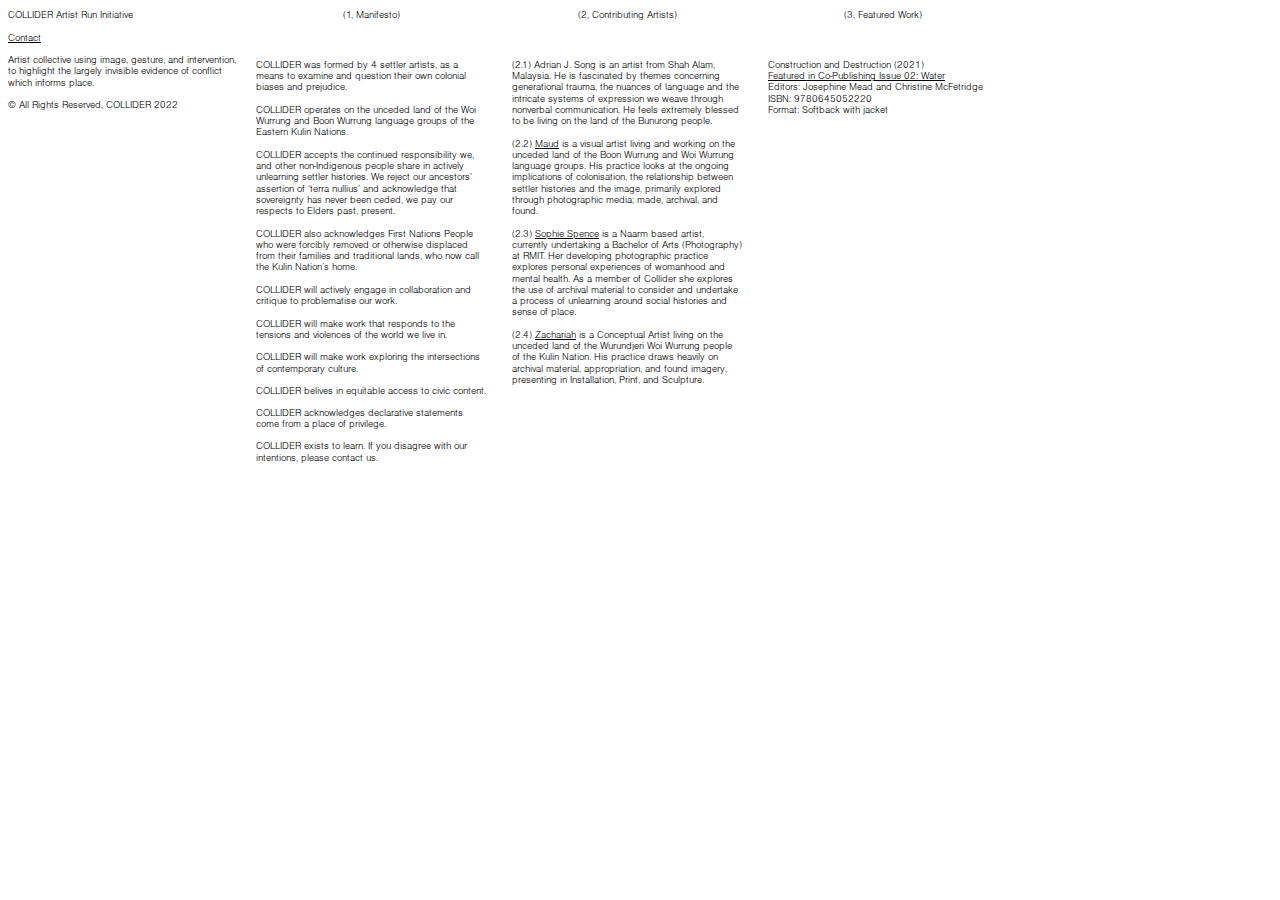
==== index.html @ 0775ec65 "Update index.html" ====
<!DOCTYPE html>
<html lang="en">
<head>
    <meta charset="UTF-8">
    <meta http-equiv="X-UA-Compatible" content="IE=edge">
    <meta name="viewport" content="width=device-width, initial-scale=1.0">
    <link rel="stylesheet" href="style.css">
    <title>COLLIDER</title>
</head>
<body>

    <div id="about">
        <div id="about-1">
        <p>COLLIDER Artist Run Initiative<br><br><a href="mailto:hello@zachmicallef.com" target="_blank">Contact</a><br><br>Artist collective using image, gesture, and intervention, to highlight the largely invisible evidence of conflict which informs place.<br><br>© All Rights Reserved, COLLIDER 2022</p>
        </div>

        <div id="about-2">
        <p id="title">(1, Manifesto)</p><br>
        <p>COLLIDER was formed by 4 settler artists, as a means to examine and question their own colonial biases and prejudice.<br><br>
        COLLIDER operates on the unceded land of the Woi Wurrung and Boon Wurrung language groups of the Eastern Kulin Nations.<br><br>
        COLLIDER accepts the continued responsibility we, and other non-Indigenous people share in actively unlearning settler histories. We reject our ancestors’ assertion of ‘terra nullius’ and acknowledge that sovereignty has never been ceded, we pay our respects to Elders past, present.<br><br>
        COLLIDER also acknowledges First Nations People who were forcibly removed or otherwise displaced from their families and traditional lands, who now call the Kulin Nation’s home.<br><br>
        COLLIDER will actively engage in collaboration and critique to problematise our work.<br><br>
        COLLIDER will make work that responds to the tensions and violences of the world we live in.<br><br>
        COLLIDER will make work exploring the intersections of contemporary culture.<br><br>
        COLLIDER belives in equitable access to civic content.</p><p>
        COLLIDER acknowledges declarative statements come from a place of privilege.<br><br>
        COLLIDER exists to learn. If you disagree with our intentions, please contact us.</p><br>
        </div>
        
        <div id='about-3'>
        <p id="title">(2, Contributing Artists)</p><br>
        <p>(2.1) Adrian J. Song is an artist from Shah Alam, Malaysia. He is fascinated by themes concerning generational trauma, the nuances of language and the intricate systems of expression we weave through nonverbal communication. He feels extremely blessed to be living on the land of the Bunurong people.<br><br>
        (2.2) <a href="http://www.maud.work">Maud</a> is a visual artist living and working on the unceded land of the Boon Wurrung and Woi Wurrung language groups. His practice looks at the ongoing implications of colonisation, the relationship between settler histories and the image, primarily explored through photographic media; made, archival, and found.<br><br>
        (2.3) <a href="https://sophiespence.github.io">Sophie Spence</a> is a Naarm based artist, currently undertaking a Bachelor of Arts (Photography) at RMIT. Her developing photographic practice explores personal experiences of womanhood and mental health. As a member of Collider she explores the use of archival material to consider and undertake a process of unlearning around social histories and sense of place.<br><br>
        (2.4) <a href="http://www.zachmicallef.com">Zachariah</a> is a Conceptual Artist living on the unceded land of the Wurundjeri Woi Wurrung people of the Kulin Nation. His practice draws heavily on archival material, appropriation, and found imagery, presenting in Installation, Print, and Sculpture.</p><br>
        </div>

        <div id="about-4">
        <p id="title">(3, Featured Work)</p><br>
        <p>Construction and Destruction (2021)<br>
        <a href="https://bookshopbyuro.com/products/co-publishing-issue-02-water?ltclid=2371b669-fe51-4c02-9fe6-17a34bc56145" target="_blank">Featured in Co-Publishing Issue 02: Water</a><br>Editors: Josephine Mead and Christine McFetridge <br>ISBN: 9780645052220 <br>Format: Softback with jacket</p>
        </div>
    


    </div>
    
</body>



</html>
---- style.css ----
* {
    overflow-x:hidden;
    
}

a {
    text-decoration: none;
    color:black;
}

#logo {
    position: absolute;
    width:80vh;
    top:50%;
    left:50%;
    transform:translate(-50%,-50%);
    pointer-events: none;
}

#home-text {
    position:absolute;
    font-family: Helvetica;
    font-size: 5vw;
    width:65vw;
    left:50%;
    top:50%;
    transform:translate(-50%,-50%);
    transition: 0.3s ease-out;
}

#home-text a:hover {
    color:blue;
    text-decoration: underline;
}

#water-flex{
    
    margin-left: auto;
    margin-right: auto;
    margin-bottom: 100px;
    top: 0px;
    width: 75vw;
    min-height: 70vh;
    
    
}

#water-flex img{
    transition-duration: 5s;
    opacity: 1;
    margin: 5px;
    max-width: 150px;
    
    
}

/*Added so we donn't need store-container-top



*/
header{
    display: block;
    top:0px;
    height: 35px;
    width: 100%;
    margin-bottom: 1vw;
    
}

header h1 {
    position: absolute;
    left:30px;
    font-family: Helvetica;
    font-weight: 400;
    font-size: 12px;
}

#info {
    position:absolute;
    width:13vw;
    top:50%;
    left:50%;
    transform:translate(-50%,-50%);
    display:none;
    pointer-events: none;
    transition-duration: 5s;
    text-shadow: 0.5px ;
}

#info p {
    font-family: Helvetica;
    font-size: 11px;
    text-align: justify;

}

button{
    font-size: 11px;
    font-family: Helvetica;
    position:fixed;
    background-color: white;
    border: 0.3px black solid;
    border-radius: 15px;
    margin-top: 5px;
    padding:5px;
    width:60px;
    cursor:pointer;
    transition:color 0.3s;
}

button:hover{
    color:rgb(70, 70, 70);
}

#button_home {
    float:right;
    right:160px;
    z-index: 1;
    background-color: white;
}
   
#button_work{
    float:right;
    right:160px;
    z-index: 1;
    background-color: white;
    
}

#button_store {
    float:right;
    right:90px;
    z-index: 1;
    background-color: white;
    
}

#button_about {
    float:right;
    right:20px;
    z-index: 1;
    background-color: white;
    
}

#button_cart {
    float:right;
    right:20px;
    bottom:20px;
    z-index: 10;
    background-color: white;
}

#cart-cont{
    z-index: 2;
    display: block;
    position: fixed;
    width: 30vw;
    min-width: 300px;
    max-width: 80vw;
    min-height: 102vh;
    bottom: 0px;
    right: -80vw;
    
    overflow-y: scroll;
    background: lightgray;
    transition-duration: 1s;
    border-left-style: solid;
    border-width: 1.5px;
    border-color: gray;
}
#pp{
    display: block;
    float: right;
    margin-top: 20px;
    margin-right: 20px;
    width: 75px;
    height: 30px;
    overflow: hidden;
    
}
#pp button{
    width: 75px;
    box-shadow: 2.5px 2.5px 1.5px gray;
    overflow: hidden;
}
#p{
    opacity: 0.0;
}
paypal-button-container{
    overflow: hidden;
    top: 0px;
    left: 0px;
}

.empty-cart{
    font-size: 20px;
    font-family: Helvetica;
    margin-top: 30px;
    margin-left: 22px;
}

#cart-header{
    height: 15vh;
}

#cart{
    display: flex;
    flex-direction: column;
    
}

.cart-item{
    padding: 0.01px;
    margin-top: 5px;
    display: block;
    margin-left: auto;
    margin-right: auto;
    width: 90%;
    box-shadow: 5px 5px 5px grey;
    transition-duration: 0.25s;
    
    
    
}


.quantity{
    
    line-height: 45px;
    margin-left: 5px;
    margin-right: 5px;
   
}

 .item-name-cont{

    font-family: Helvetica;
    height: 45px;
    border-style: solid;
    border-width: 1.5px;
    border-color: gray;
    
    
}
.item-name{
    
    line-height: 45px;
    margin-left: 20px;

}
.info-button{
    cursor: pointer;
}
.item-info{
    display: none;
    padding: 10px;
    position: fixed;
    text-align: justify;
    top:10vh;
    left: 30vw;
    width: 20vw;
    min-width: 200px;
    border-style: solid;
    border-width: 1px;
    border-color: gray;
    background: rgb(255, 255, 255);
    box-shadow: 1.5px 1.5px 6px grey;
    z-index: 5; 
}

.item-info h4, .item-info p {
    font-family: Helvetica;
    font-weight: 200; 
}

 .quant-price{
    display: flex;
    justify-content: space-between;
    font-family: Helvetica;
    height: 45px;
    border-style: solid;
    border-top: none;
    border-width: 1.5px;
    border-color: grey;
    

}

.quant-cont{
    margin-left: 10px;
    display: flex;
    line-height: 45px;
    max-width: 70% ;
    
    
}
.quant-cont button{
    margin-top: auto;
    margin-bottom: auto;
    position: relative;
    width: 25px;
    border-radius: 25px;
    margin-right: 5px;
    box-shadow: 1.5px 1.5px 1.5px grey;
    
    
}

.item-total{
    display: block;
    float: right;
    margin-right: 20px;
    line-height: 45px;
}
.subtotal{
    float: right;
    margin-right: 20px;
    margin-left: auto;   
    font-family: Helvetica;
    margin-top: 30px;
    
}
#checkout{
    
    
    transition-duration: 2s;
}


.store-container {
    display:flex;
    width: 100vw;
    min-height:15vh;
    border-top:1px black solid;
}

.store-info{
    display: flex;
    flex-direction: row;
    justify-content:space-around;
    width: 50vw;
    max-height: 30vh;
    margin-bottom: 5px;
}

#store-wrapper p{
    font-family: Helvetica;
    font-weight: 200;
    font-size: 0.7vw;
}


.quant-selector{
    border-radius: 50px;
    transition-duration: 2s;
    
}

.store-images img {
    max-height: 160px;
    max-width:160px;
    padding:15px;

}

.store-left{
    display: flex;
    line-height: 2vh;
    left:0;
    width:10vw;
    padding-left:20px;
    padding-top: 10px;
}

.store-mid{
    display: flex;
    flex-wrap:wrap;
    flex-direction: column;
    line-height: 2vh;
    width:10vw;
    padding-top: 10px;
}

.store-right{
    display: flex;
    flex-wrap: wrap;
    line-height: 2vh;
    width:10vw;
    padding-left:20px;
}

.store-right button {
    position: relative;
    width:70px;
    font-size: 0.7vw;
    font-weight: 200;
    z-index:1;
    transition-duration: 0.5s;
}

.store-images-cont{
    display: block;
    width: 100%;
    min-height:15vh;
    padding-right: 20px;
    

}

.store-images {
    display: flex;
    justify-content: flex-end;
    flex-wrap: wrap;
    float: right;
    max-width: 30vw;
    
   
    
}

.store-images img {
    min-width: 70px;
    max-height:80px;
    padding:10px;
    cursor:zoom-in;

}

.links  {
    font-family: Courier;
    position:fixed;
    padding:10px;
    font-size: 12px;
    font-weight: 200;
    width:25vw;
    top:70vh;
    text-align: justify;
}

.links2  {
    font-family: Courier;
    position:fixed;
    padding:10px;
    font-size: 12px;
    font-weight: 200;
    width:80vw;
    left:15vw;
    top:70vh;
    text-align: justify;
}

.links3  {
    font-family: Courier;
    position:fixed;
    padding:10px;
    font-size: 12px;
    font-weight: 200;
    right:4vw;
    top:0;
    text-align: justify;
}


/* WORKS PAGE 
*/

.work{
    transition-duration: 10s;
    
}

#work-container{
    display: flex;
    flex-direction: row;
    flex-wrap: wrap;
    justify-content: space-around;
}

#work-container img{
    max-width: 70vw;
    min-width: 40vw;
    max-height: 65vh;
    margin:20px;
    margin-bottom: 30vh;
    object-fit:contain;
}



/* Modal Styling */

.modal {
    background: rgba(0, 0, 0, 0.6); 
    position: fixed;
    top:0;
    left:0;
    height: 100%;
    width:100%;
    opacity: 0; 
    pointer-events: none;
    transition: 0.25s ease-out;
    z-index:3;
}

.modal.open{
     opacity:1;
     pointer-events: all;
}

.full-image{
    position:absolute;
    height:90%;
    top:50%;
    left:50%; 
    transform:translate(-50%,-50%) scale(0.6);
    transition: all 0.25s ease-out;
    pointer-events: none;
}

.full-image.open{
    transform:translate(-50%,-50%) scale(1);
}

/*About page*/

#about-1 {
    position:absolute;
    top:0;
    width:18vw;
}

#about-2 {
    position:absolute;
    top:0;
    width:18vw;
    left:20vw;
}

#about-3 {
    position:absolute;
    top:0;
    width:18vw;
    left:40vw;
}

#about-4 {
    position:absolute;
    top:0;
    width:18vw;
    left:60vw;
}

@font-face {
    font-family: Nimbus;
    src: url(Nimbus-Sans-D-OT-Light_32752.woff);
}

@font-face {
    font-family: Neue;
    src: url(NeueHaasDisplayRoman.woff);
}

#about p {
    font-family: Nimbus;
    font-size: 0.8vw;
    font-weight: 400;
    line-height: 1.1;
    overflow-y: hidden;
}

#about #title {
    text-align: center;
}

#about a {
    text-decoration: underline;
}

#about img {
    width:75%;
}

#mobile-caption {
    display:none;
}

.mobile-info {
    display:none;
}



@media only screen and (max-device-width : 1024px) {

header {
    margin-bottom: 5vh;
}

#logo {
    width:30vw;
}
#store-wrapper p{
    font-size: 8px;
}
.store-left {
    padding:0;
    width:25vw;
}
.store-mid {
    position:absolute;
    padding:0;
    left:35vw;
    width:25vw;
}
.store-right {
    padding-left: 0;
    width:25vw;
}
.store-info{
    width: 100vw;
    max-height: 50vh;
    justify-content: flex-start;
    flex-wrap:wrap;
}
.store-right button {
    font-size: 8px;
    width:60px;
    z-index:1;
    position:absolute;
}
#button:hover {
    color:black;
}

#about-1 {
    position:relative;
    width:90vw;
    left: 50%;
    transform:translate(-50%,0)
}
#about-2 {
    position:relative;
    width:90vw;
    left: 50%;
    transform:translate(-50%,0)
}
#about-3 {
    position:relative;
    width:90vw;
    left: 50%;
    transform:translate(-50%,0)
}
#about-4 {
    position:relative;
    width:90vw;
    left: 50%;
    transform:translate(-50%,0)
}

#about p {
    font-family: Nimbus;
    font-size: 3.5vw;
    font-weight: 200;
}

.links {
    top:0;
    width:40vw;
}

.links2 {
    display:none;
}

.mobile-info {
    display:inherit;
}

#mobile-caption {
    font-family: Courier;
    position:fixed;
    height:100vh;
    width:100vw;
    background:rgba(255, 255, 255, 0.95);
    pointer-events: none;
    
    
}

#mobile-caption p {
    right:4vw;
    text-align: justify;
    padding:10px;
    font-size: 3vw;
    font-weight: 200;
    width:90vw;
}

#work-container {
    margin-top: 10vh;
}

#work-container img {
    margin-bottom: 5vh;
}

.item-info h4 {
    font-size: 12px;
}

}
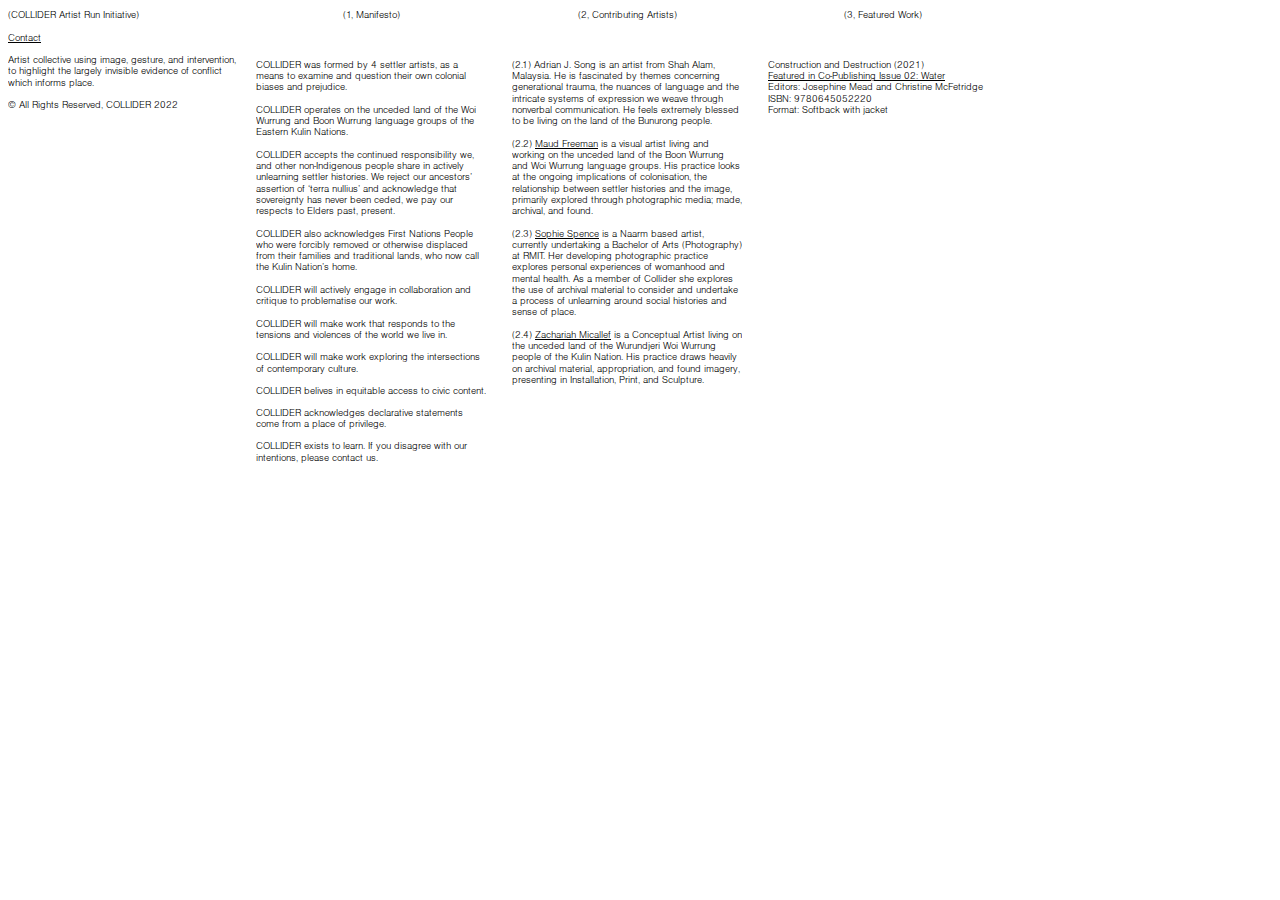
==== commit aa645bf5: "Update index.html" ====
--- a/index.html
+++ b/index.html
@@ -11,7 +11,7 @@
 
     <div id="about">
         <div id="about-1">
-        <p>COLLIDER Artist Run Initiative<br><br><a href="mailto:hello@zachmicallef.com" target="_blank">Contact</a><br><br>Artist collective using image, gesture, and intervention, to highlight the largely invisible evidence of conflict which informs place.<br><br>© All Rights Reserved, COLLIDER 2022</p>
+        <p>(COLLIDER Artist Run Initiative)<br><br><a href="mailto:hello@zachmicallef.com" target="_blank">Contact</a><br><br>Artist collective using image, gesture, and intervention, to highlight the largely invisible evidence of conflict which informs place.<br><br>© All Rights Reserved, COLLIDER 2022</p>
         </div>
 
         <div id="about-2">
@@ -31,9 +31,9 @@
         <div id='about-3'>
         <p id="title">(2, Contributing Artists)</p><br>
         <p>(2.1) Adrian J. Song is an artist from Shah Alam, Malaysia. He is fascinated by themes concerning generational trauma, the nuances of language and the intricate systems of expression we weave through nonverbal communication. He feels extremely blessed to be living on the land of the Bunurong people.<br><br>
-        (2.2) <a href="http://www.maud.work">Maud</a> is a visual artist living and working on the unceded land of the Boon Wurrung and Woi Wurrung language groups. His practice looks at the ongoing implications of colonisation, the relationship between settler histories and the image, primarily explored through photographic media; made, archival, and found.<br><br>
+        (2.2) <a href="http://www.maud.work">Maud Freeman</a> is a visual artist living and working on the unceded land of the Boon Wurrung and Woi Wurrung language groups. His practice looks at the ongoing implications of colonisation, the relationship between settler histories and the image, primarily explored through photographic media; made, archival, and found.<br><br>
         (2.3) <a href="https://sophiespence.github.io">Sophie Spence</a> is a Naarm based artist, currently undertaking a Bachelor of Arts (Photography) at RMIT. Her developing photographic practice explores personal experiences of womanhood and mental health. As a member of Collider she explores the use of archival material to consider and undertake a process of unlearning around social histories and sense of place.<br><br>
-        (2.4) <a href="http://www.zachmicallef.com">Zachariah</a> is a Conceptual Artist living on the unceded land of the Wurundjeri Woi Wurrung people of the Kulin Nation. His practice draws heavily on archival material, appropriation, and found imagery, presenting in Installation, Print, and Sculpture.</p><br>
+        (2.4) <a href="http://www.zachmicallef.com">Zachariah Micallef</a> is a Conceptual Artist living on the unceded land of the Wurundjeri Woi Wurrung people of the Kulin Nation. His practice draws heavily on archival material, appropriation, and found imagery, presenting in Installation, Print, and Sculpture.</p><br>
         </div>
 
         <div id="about-4">
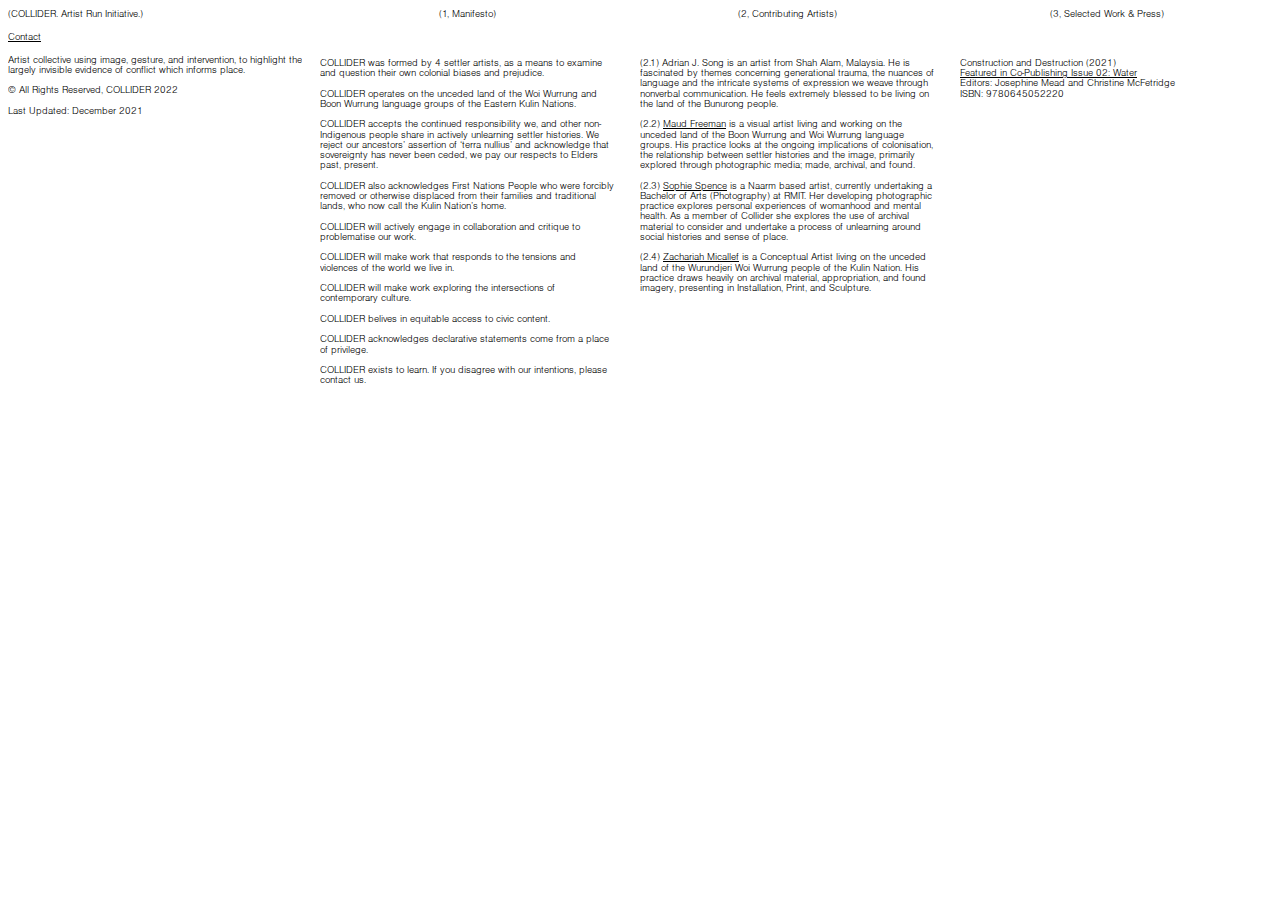
==== commit 7fc17582: "stylee" ====
--- a/index.html
+++ b/index.html
@@ -11,14 +11,15 @@
 
     <div id="about">
         <div id="about-1">
-        <p>(COLLIDER Artist Run Initiative)<br><br><a href="mailto:hello@zachmicallef.com" target="_blank">Contact</a><br><br>Artist collective using image, gesture, and intervention, to highlight the largely invisible evidence of conflict which informs place.<br><br>© All Rights Reserved, COLLIDER 2022</p>
+        <p>(COLLIDER. Artist Run Initiative.)<br><br>
+        <a style="line-height: 1.45;" href="mailto:hello@zachmicallef.com" target="_blank">Contact</a><br><br>Artist collective using image, gesture, and intervention, to highlight the largely invisible evidence of conflict which informs place.<br><br>© All Rights Reserved, COLLIDER 2022<br><br>Last Updated: December 2021<br><br></p>
         </div>
 
         <div id="about-2">
         <p id="title">(1, Manifesto)</p><br>
         <p>COLLIDER was formed by 4 settler artists, as a means to examine and question their own colonial biases and prejudice.<br><br>
         COLLIDER operates on the unceded land of the Woi Wurrung and Boon Wurrung language groups of the Eastern Kulin Nations.<br><br>
-        COLLIDER accepts the continued responsibility we, and other non-Indigenous people share in actively unlearning settler histories. We reject our ancestors’ assertion of ‘terra nullius’ and acknowledge that sovereignty has never been ceded, we pay our respects to Elders past, present.<br><br>
+        COLLIDER accepts the continued responsibility we, and other non-Indigenous people share in actively unlearning settler histories.  We reject our ancestors’ assertion of ‘terra nullius’ and acknowledge that sovereignty has never been ceded, we pay our respects to Elders past, present.<br><br>
         COLLIDER also acknowledges First Nations People who were forcibly removed or otherwise displaced from their families and traditional lands, who now call the Kulin Nation’s home.<br><br>
         COLLIDER will actively engage in collaboration and critique to problematise our work.<br><br>
         COLLIDER will make work that responds to the tensions and violences of the world we live in.<br><br>
@@ -37,9 +38,9 @@
         </div>
 
         <div id="about-4">
-        <p id="title">(3, Featured Work)</p><br>
+        <p id="title">(3, Selected Work & Press)</p><br>
         <p>Construction and Destruction (2021)<br>
-        <a href="https://bookshopbyuro.com/products/co-publishing-issue-02-water?ltclid=2371b669-fe51-4c02-9fe6-17a34bc56145" target="_blank">Featured in Co-Publishing Issue 02: Water</a><br>Editors: Josephine Mead and Christine McFetridge <br>ISBN: 9780645052220 <br>Format: Softback with jacket</p>
+        <a href="https://bookshopbyuro.com/products/co-publishing-issue-02-water?ltclid=2371b669-fe51-4c02-9fe6-17a34bc56145" target="_blank">Featured in Co-Publishing Issue 02: Water</a><br>Editors: Josephine Mead and Christine McFetridge <br>ISBN: 9780645052220
         </div>
     
 
--- a/style.css
+++ b/style.css
@@ -528,28 +528,28 @@
 #about-1 {
     position:absolute;
     top:0;
-    width:18vw;
+    width:23vw;
 }
 
 #about-2 {
     position:absolute;
     top:0;
-    width:18vw;
-    left:20vw;
+    width:23vw;
+    left:25vw;
 }
 
 #about-3 {
     position:absolute;
     top:0;
-    width:18vw;
-    left:40vw;
+    width:23vw;
+    left:50vw;
 }
 
 #about-4 {
     position:absolute;
     top:0;
-    width:18vw;
-    left:60vw;
+    width:23vw;
+    left:75vw;
 }
 
 @font-face {
@@ -566,7 +566,7 @@
     font-family: Nimbus;
     font-size: 0.8vw;
     font-weight: 400;
-    line-height: 1.1;
+    line-height: 1.0;
     overflow-y: hidden;
 }
 
@@ -576,10 +576,7 @@
 
 #about a {
     text-decoration: underline;
-}
-
-#about img {
-    width:75%;
+    line-height: 1.0;
 }
 
 #mobile-caption {
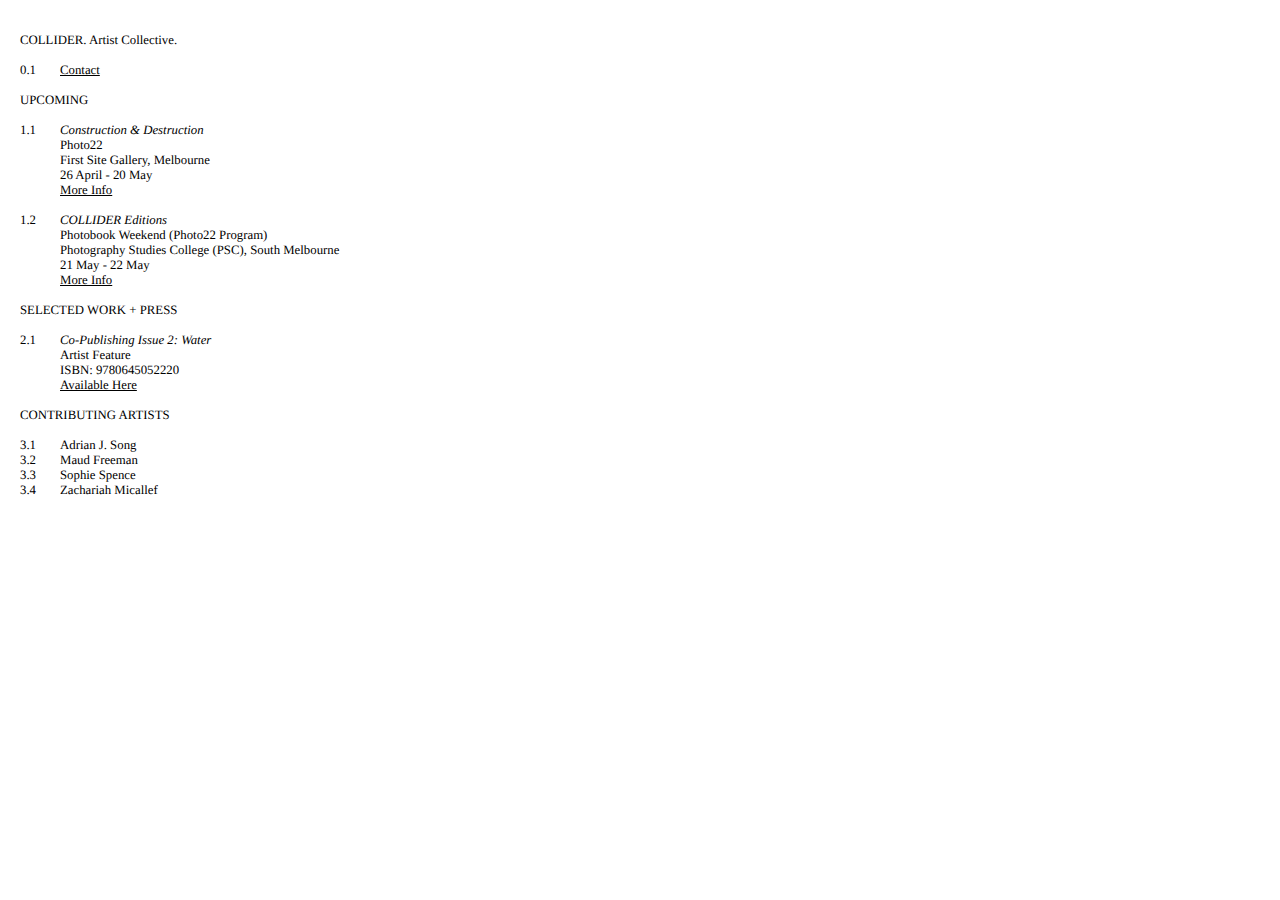
==== commit 703bb9ad: "update" ====
--- a/index.html
+++ b/index.html
@@ -9,46 +9,54 @@
 </head>
 <body>
 
-    <div id="about">
-        <div id="about-1">
-        <p>(COLLIDER. Artist Run Initiative.)<br><br>
-        <a style="line-height: 1.45;" href="mailto:hello@zachmicallef.com" target="_blank">Contact</a><br><br>Artist collective using image, gesture, and intervention, to highlight the largely invisible evidence of conflict which informs place.<br><br>© All Rights Reserved, COLLIDER 2022<br><br>Last Updated: December 2021<br><br></p>
-        </div>
+    <div class="content">
+        <dl>
+            <dt>COLLIDER. Artist Collective.</dt><br>
+            <dd><a href="https://www.instagram.com/collider_ari" target="_blank">Contact</a></dd>
+            <br>
+            <dt>UPCOMING</dt><br>
+            <dd><i>Construction & Destruction</i></dd>
+            <dd>Photo22</dd>
+            <dd>First Site Gallery, Melbourne</dd>
+            <dd>26 April - 20 May</dd>
+            <dd><a href="https://photo.org.au/events/construction-and-destruction" target="_blank">More Info</a></dd><br>
+            <dd><i>COLLIDER Editions</i></dd>
+            <dd>Photobook Weekend (Photo22 Program)</dd>
+            <dd>Photography Studies College (PSC), South Melbourne</dd>
+            <dd>21 May - 22 May</dd>
+            <dd><a href="https://photo.org.au/photobook-weekend" target="_blank">More Info</a></dd>
+            <br>
+            <dt>SELECTED WORK + PRESS</dt><br>
+            <dd><i>Co-Publishing Issue 2: Water</i></dd>
+            <dd>Artist Feature</dd>
+            <dd>ISBN: 9780645052220</dd>
+            <dd><a href="https://bookshopbyuro.com/products/co-publishing-issue-02-water?ltclid=2371b669-fe51-4c02-9fe6-17a34bc56145" target="_blank">Available Here</a></dd>
+            <br>
+            <dt>CONTRIBUTING ARTISTS</dt><br>
+            <dd>Adrian J. Song</dd>
+            <dd>Maud Freeman</dd>
+            <dd>Sophie Spence</dd>
+            <dd>Zachariah Micallef</dd>
+        </dl>
+    </div>
 
-        <div id="about-2">
-        <p id="title">(1, Manifesto)</p><br>
-        <p>COLLIDER was formed by 4 settler artists, as a means to examine and question their own colonial biases and prejudice.<br><br>
-        COLLIDER operates on the unceded land of the Woi Wurrung and Boon Wurrung language groups of the Eastern Kulin Nations.<br><br>
-        COLLIDER accepts the continued responsibility we, and other non-Indigenous people share in actively unlearning settler histories.  We reject our ancestors’ assertion of ‘terra nullius’ and acknowledge that sovereignty has never been ceded, we pay our respects to Elders past, present.<br><br>
-        COLLIDER also acknowledges First Nations People who were forcibly removed or otherwise displaced from their families and traditional lands, who now call the Kulin Nation’s home.<br><br>
-        COLLIDER will actively engage in collaboration and critique to problematise our work.<br><br>
-        COLLIDER will make work that responds to the tensions and violences of the world we live in.<br><br>
-        COLLIDER will make work exploring the intersections of contemporary culture.<br><br>
-        COLLIDER belives in equitable access to civic content.</p><p>
-        COLLIDER acknowledges declarative statements come from a place of privilege.<br><br>
-        COLLIDER exists to learn. If you disagree with our intentions, please contact us.</p><br>
-        </div>
-        
-        <div id='about-3'>
-        <p id="title">(2, Contributing Artists)</p><br>
-        <p>(2.1) Adrian J. Song is an artist from Shah Alam, Malaysia. He is fascinated by themes concerning generational trauma, the nuances of language and the intricate systems of expression we weave through nonverbal communication. He feels extremely blessed to be living on the land of the Bunurong people.<br><br>
-        (2.2) <a href="http://www.maud.work">Maud Freeman</a> is a visual artist living and working on the unceded land of the Boon Wurrung and Woi Wurrung language groups. His practice looks at the ongoing implications of colonisation, the relationship between settler histories and the image, primarily explored through photographic media; made, archival, and found.<br><br>
-        (2.3) <a href="https://sophiespence.github.io">Sophie Spence</a> is a Naarm based artist, currently undertaking a Bachelor of Arts (Photography) at RMIT. Her developing photographic practice explores personal experiences of womanhood and mental health. As a member of Collider she explores the use of archival material to consider and undertake a process of unlearning around social histories and sense of place.<br><br>
-        (2.4) <a href="http://www.zachmicallef.com">Zachariah Micallef</a> is a Conceptual Artist living on the unceded land of the Wurundjeri Woi Wurrung people of the Kulin Nation. His practice draws heavily on archival material, appropriation, and found imagery, presenting in Installation, Print, and Sculpture.</p><br>
-        </div>
-
-        <div id="about-4">
-        <p id="title">(3, Selected Work & Press)</p><br>
-        <p>Construction and Destruction (2021)<br>
-        <a href="https://bookshopbyuro.com/products/co-publishing-issue-02-water?ltclid=2371b669-fe51-4c02-9fe6-17a34bc56145" target="_blank">Featured in Co-Publishing Issue 02: Water</a><br>Editors: Josephine Mead and Christine McFetridge <br>ISBN: 9780645052220
-        </div>
-    
+    <div class="content-b">
+        <dl>
+            <br><br>
+            <dt>0.1</dt><br><br><br>
+            <dt>1.1</dt>
+            <br><br><br><br><br>
+            <dt>1.2</dt>
+            <br><br><br><br><br><br><br>
+            <dt>2.1</dt>
+            <br><br><br><br><br><br>
+            <dt>3.1</dt>
+            <dt>3.2</dt>
+            <dt>3.3</dt>
+            <dt>3.4</dt>
+        </dl>
+    </div>
 
 
-    </div>
-    
 </body>
-
-
-
 </html>--- a/style.css
+++ b/style.css
@@ -1,4 +1,4 @@
-* {
+/* * {
     overflow-x:hidden;
     
 }
@@ -59,6 +59,7 @@
 
 
 */
+/*
 header{
     display: block;
     top:0px;
@@ -465,7 +466,7 @@
 
 /* WORKS PAGE 
 */
-
+/*
 .work{
     transition-duration: 10s;
     
@@ -489,7 +490,7 @@
 
 
 
-/* Modal Styling */
+/* Modal Styling *//*
 
 .modal {
     background: rgba(0, 0, 0, 0.6); 
@@ -524,7 +525,7 @@
 }
 
 /*About page*/
-
+/*
 #about-1 {
     position:absolute;
     top:0;
@@ -550,47 +551,43 @@
     top:0;
     width:23vw;
     left:75vw;
-}
-
-@font-face {
-    font-family: Nimbus;
-    src: url(Nimbus-Sans-D-OT-Light_32752.woff);
-}
-
-@font-face {
-    font-family: Neue;
-    src: url(NeueHaasDisplayRoman.woff);
-}
-
-#about p {
-    font-family: Nimbus;
-    font-size: 0.8vw;
-    font-weight: 400;
-    line-height: 1.0;
-    overflow-y: hidden;
-}
-
-#about #title {
-    text-align: center;
-}
-
-#about a {
-    text-decoration: underline;
-    line-height: 1.0;
-}
-
-#mobile-caption {
-    display:none;
-}
-
-.mobile-info {
-    display:none;
-}
+} */
+
+* {
+    text-rendering: geometricPrecision;
+}
+
+html {
+    background: rgb(255, 255, 255);
+    }
+
+body {
+    margin: 0 0 0 0;
+    padding: 0;
+    font-family: Times New Roman;
+}
+
+.content {
+    padding:20px;
+    font-size: 0.8em;
+    position:absolute;
+}
+
+.content a {
+    color:black;
+}
+
+.content-b {
+    padding:20px;
+    font-size: 0.8em;
+    position:absolute;
+}
+
 
 
 
 @media only screen and (max-device-width : 1024px) {
-
+/* 
 header {
     margin-bottom: 5vh;
 }
@@ -707,4 +704,5 @@
     font-size: 12px;
 }
 
+ */
 }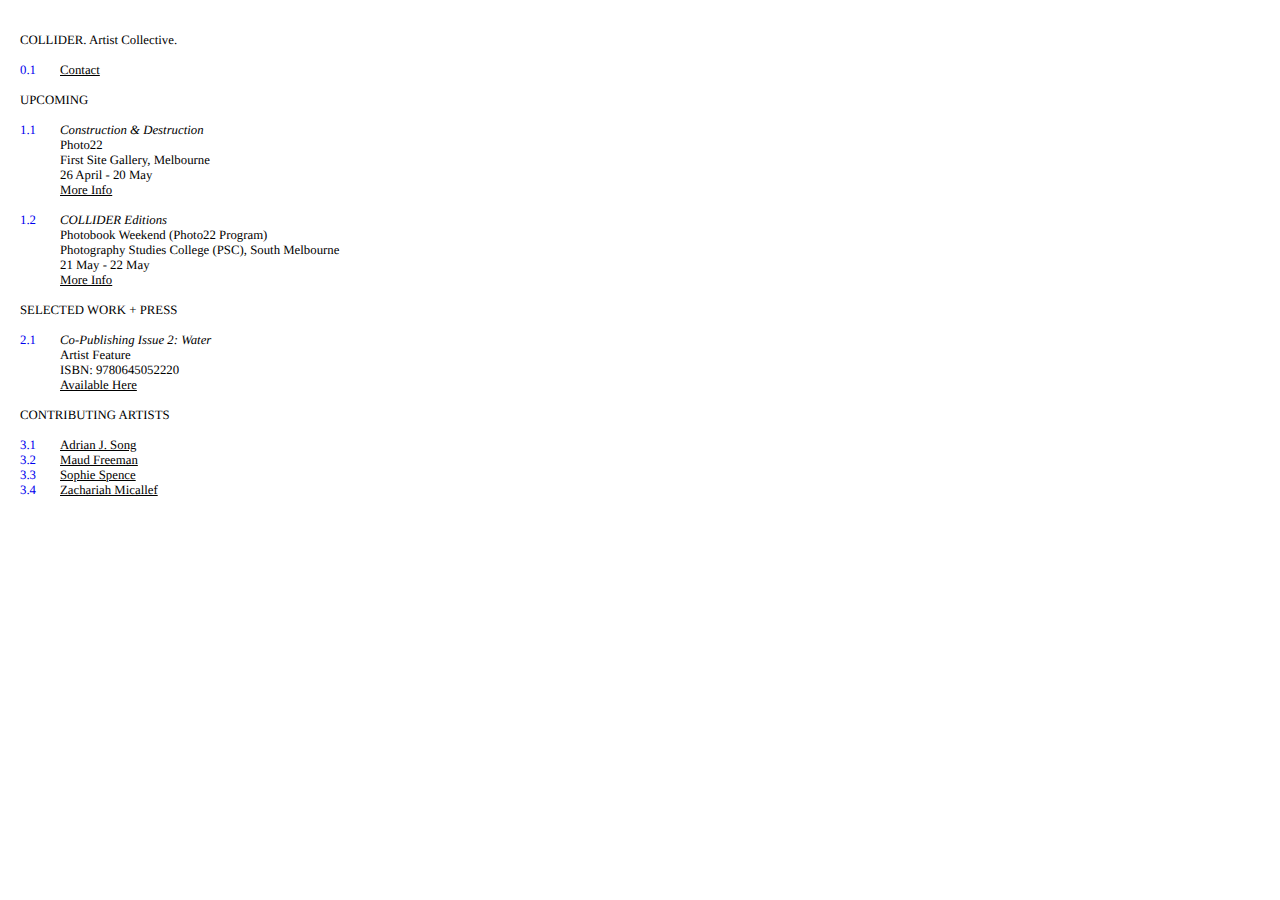
==== commit 3b56bf78: "websites!" ====
--- a/index.html
+++ b/index.html
@@ -33,10 +33,10 @@
             <dd><a href="https://bookshopbyuro.com/products/co-publishing-issue-02-water?ltclid=2371b669-fe51-4c02-9fe6-17a34bc56145" target="_blank">Available Here</a></dd>
             <br>
             <dt>CONTRIBUTING ARTISTS</dt><br>
-            <dd>Adrian J. Song</dd>
-            <dd>Maud Freeman</dd>
-            <dd>Sophie Spence</dd>
-            <dd>Zachariah Micallef</dd>
+            <dd><a href="https://www.adrianjsong.com" target="_blank">Adrian J. Song</a></dd>
+            <dd><a href="http://maud.work" target="_blank">Maud Freeman</dd>
+            <dd><a href="https://sophiespence.github.io" target="_blank">Sophie Spence</dd>
+            <dd><a href="http://www.zachmicallef.com" target="_blank">Zachariah Micallef</dd>
         </dl>
     </div>
 
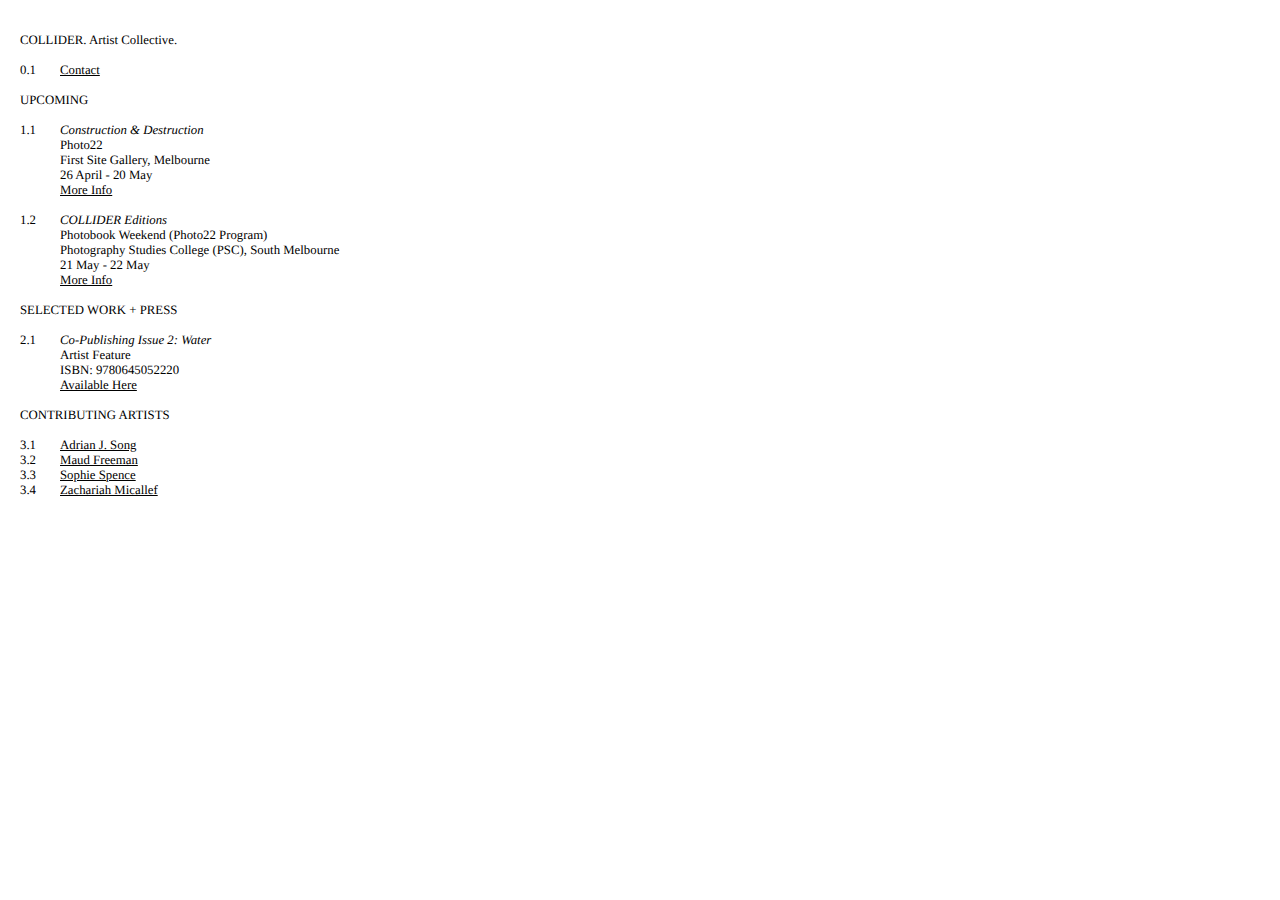
==== commit ec0ce5d2: "link fix" ====
--- a/index.html
+++ b/index.html
@@ -36,7 +36,7 @@
             <dd><a href="https://www.adrianjsong.com" target="_blank">Adrian J. Song</a></dd>
             <dd><a href="http://maud.work" target="_blank">Maud Freeman</dd>
             <dd><a href="https://sophiespence.github.io" target="_blank">Sophie Spence</dd>
-            <dd><a href="http://www.zachmicallef.com" target="_blank">Zachariah Micallef</dd>
+            <dd><a href="http://www.zachmicallef.com" target="_blank">Zachariah Micallef</a></dd>
         </dl>
     </div>
 
--- a/style.css
+++ b/style.css
@@ -577,6 +577,10 @@
     color:black;
 }
 
+.content a:hover {
+    color:rgb(240, 240, 240);
+}
+
 .content-b {
     padding:20px;
     font-size: 0.8em;
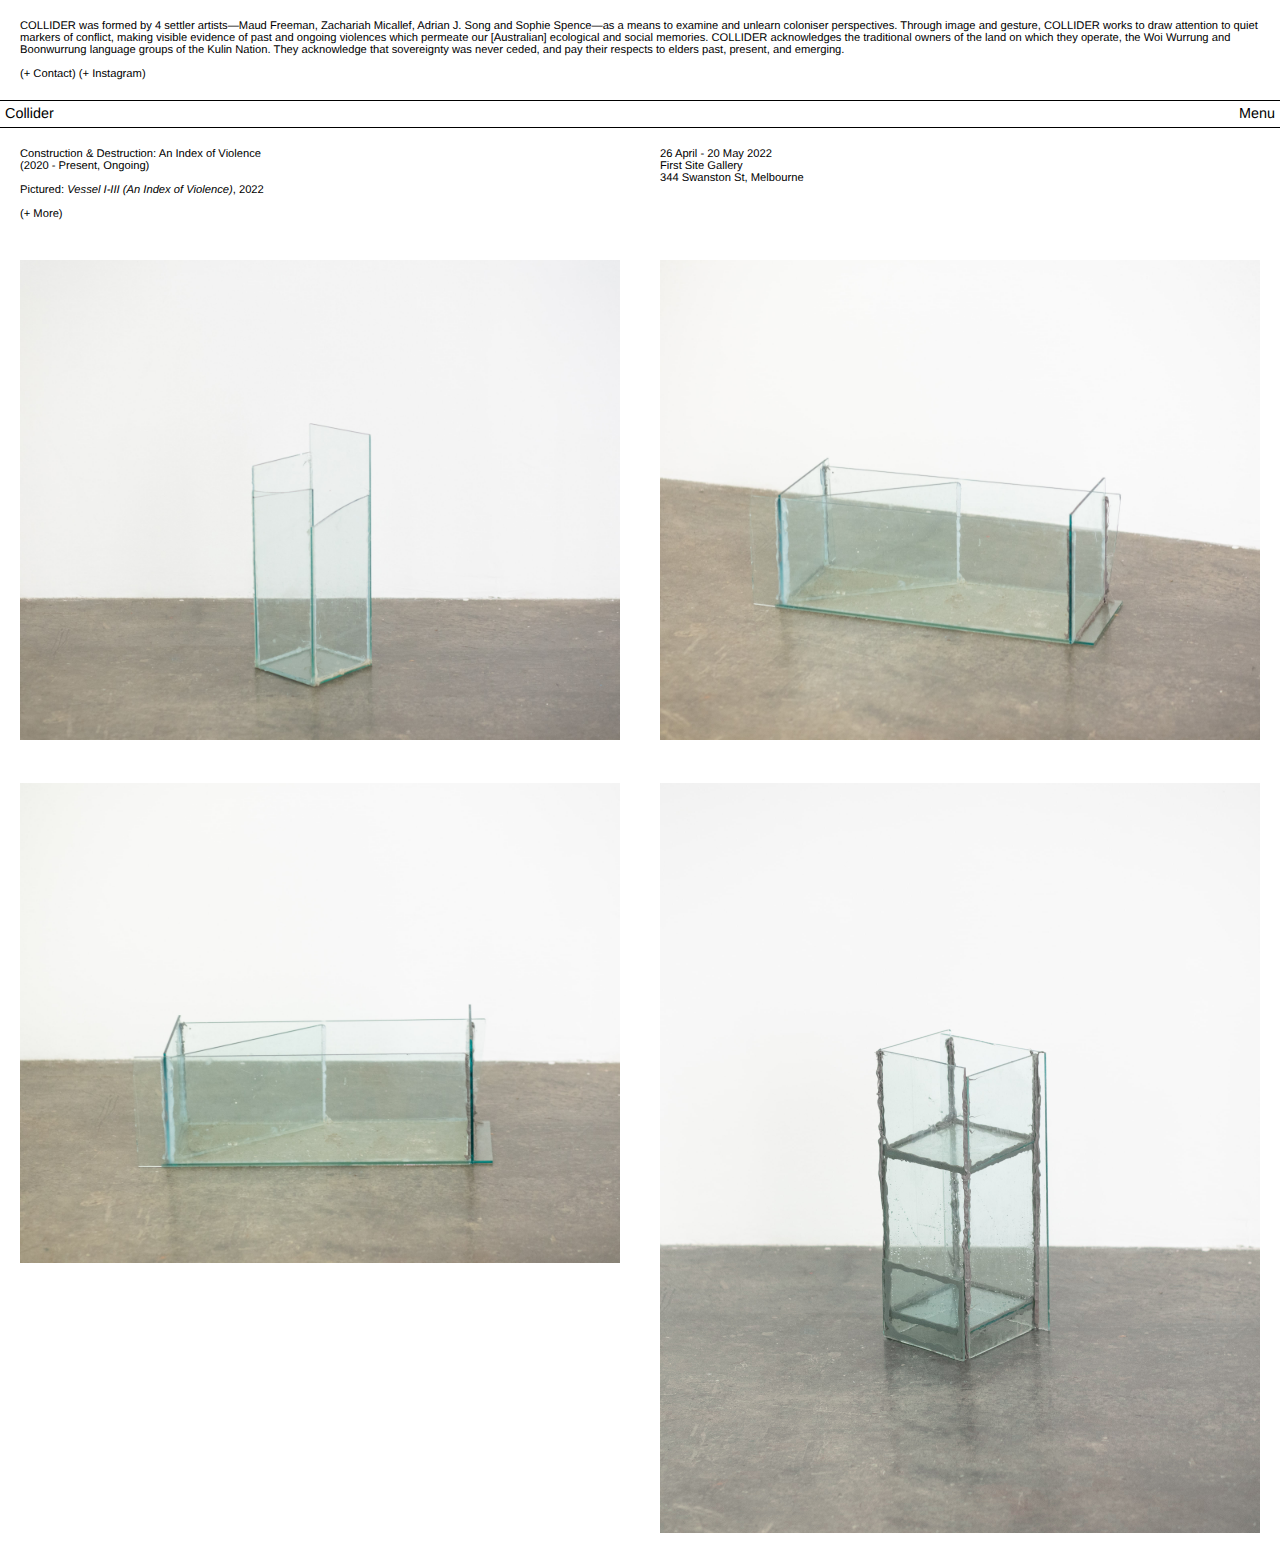
==== commit 3462207f: "update!!!" ====
--- a/index.html
+++ b/index.html
@@ -4,59 +4,132 @@
     <meta charset="UTF-8">
     <meta http-equiv="X-UA-Compatible" content="IE=edge">
     <meta name="viewport" content="width=device-width, initial-scale=1.0">
-    <link rel="stylesheet" href="style.css">
+    <link rel="stylesheet" href="styles.css">
+    <link rel="icon" href="icon.png">
     <title>COLLIDER</title>
+    
+    
 </head>
 <body>
 
-    <div class="content">
-        <dl>
-            <dt>COLLIDER. Artist Collective.</dt><br>
-            <dd><a href="https://www.instagram.com/collider_ari" target="_blank">Contact</a></dd>
+<div class="top-content">
+    COLLIDER was formed by 4 settler artists—Maud Freeman, Zachariah Micallef, Adrian J. Song and Sophie Spence—as a means to examine and unlearn coloniser perspectives. Through image and gesture, COLLIDER works to draw attention to quiet markers of conflict, making visible evidence of past and ongoing violences which permeate our [Australian] ecological and social memories. COLLIDER acknowledges the traditional owners of the land on which they operate, the Woi Wurrung and Boonwurrung language groups of the Kulin Nation. They acknowledge that sovereignty was never ceded, and pay their respects to elders past, present, and emerging.<br><br>
+    <a href="mailto:collider.ari@gmail.com">(+ Contact)</a>
+    
+    <a href="https://www.instagram.com/collider_ari/" target="_blank">(+ Instagram)</a>
+</div>
+
+<div id="header" class="header-container">
+    <div class="header-element"><a href="index.html">Collider</a></div>
+    <div class="menu-element"><a id="menu-button" onclick="toggleMenu()">Menu</a>
+        <div id="header-dropdown">
+            <a href="about.html">About + CV</a>
             <br>
-            <dt>UPCOMING</dt><br>
-            <dd><i>Construction & Destruction</i></dd>
-            <dd>Photo22</dd>
-            <dd>First Site Gallery, Melbourne</dd>
-            <dd>26 April - 20 May</dd>
-            <dd><a href="https://photo.org.au/events/construction-and-destruction" target="_blank">More Info</a></dd><br>
-            <dd><i>COLLIDER Editions</i></dd>
-            <dd>Photobook Weekend (Photo22 Program)</dd>
-            <dd>Photography Studies College (PSC), South Melbourne</dd>
-            <dd>21 May - 22 May</dd>
-            <dd><a href="https://photo.org.au/photobook-weekend" target="_blank">More Info</a></dd>
-            <br>
-            <dt>SELECTED WORK + PRESS</dt><br>
-            <dd><i>Co-Publishing Issue 2: Water</i></dd>
-            <dd>Artist Feature</dd>
-            <dd>ISBN: 9780645052220</dd>
-            <dd><a href="https://bookshopbyuro.com/products/co-publishing-issue-02-water?ltclid=2371b669-fe51-4c02-9fe6-17a34bc56145" target="_blank">Available Here</a></dd>
-            <br>
-            <dt>CONTRIBUTING ARTISTS</dt><br>
-            <dd><a href="https://www.adrianjsong.com" target="_blank">Adrian J. Song</a></dd>
-            <dd><a href="http://maud.work" target="_blank">Maud Freeman</dd>
-            <dd><a href="https://sophiespence.github.io" target="_blank">Sophie Spence</dd>
-            <dd><a href="http://www.zachmicallef.com" target="_blank">Zachariah Micallef</a></dd>
-        </dl>
+            <a href="mailto:collider.ari@gmail.com">Contact</a>
+            <br>  
+        </div>
     </div>
+</div>    
 
-    <div class="content-b">
-        <dl>
-            <br><br>
-            <dt>0.1</dt><br><br><br>
-            <dt>1.1</dt>
-            <br><br><br><br><br>
-            <dt>1.2</dt>
-            <br><br><br><br><br><br><br>
-            <dt>2.1</dt>
-            <br><br><br><br><br><br>
-            <dt>3.1</dt>
-            <dt>3.2</dt>
-            <dt>3.3</dt>
-            <dt>3.4</dt>
-        </dl>
+<div class="content-container" id="content">
+    <div class="content-element">
+        Construction & Destruction: An Index of Violence 
+        <br>
+        (2020 - Present, Ongoing)
+        <br><br>
+        Pictured: <i>Vessel I-III (An Index of Violence)</i>, 2022
+        <br><br>
+        <a id="content-button" onclick="toggleContent('content-expanded')">(+ More)</a>
+        <div id="content-expanded">
+        <br>In 1879, John Coode recommended a series of alterations to the Maribyrnong and Birrarung rivers. The Maribyrnong was deconstructed and re-routed to prevent the frequent and ecologically necessary flooding of the area. Once a vast wetland, the area is now host to concrete factories, oil storage facilities, and a sugar processing port. The activity of industry silences the echoes of a once thriving natural ecosystem.
+        <br><br>
+        In an attempt to unlearn our normative settler perspectives view of country, COLLIDER began to retrace the First Ecologies of the Maribyrnong and Birrarung river systems. In doing so, we found vast enormous acts of violence committed against the First Ecologies of these systems hiding in plain sight; expertly forgotten. Like so many aspects of colonisation, the everlasting and irreversible effects are disturbingly quiet and largely unquestioned. 'Construction & Destruction: An Index of Violence' is an examination of the ways in which invisible markers on the land create patterns of continual colonial violence. In an attempt to subvert this invisibility, COLLIDER set out to return water to where it previously flowed in the river's pre-colonial state.
+        <br><br>
+        Using both multiple photographic & post-photographic techniques, sculptural photography objects have been utilized to fill the gaps where two-dimensional image planes fail to represent the realness of place, and the events that have transpired upon it. COLLIDER, through the construction of glass sculptures, has sought to make visible a messy truth; a colonial desire to construct systems of purity, control and containment.
+        <br><br>
+        In a similar sense to photographic film’s capture and containment of light, the sculptural objects glass acts act as a blank medium unto which a physical dialogue exchange between the materials of the environment render an ‘image-object’. The physical attributes of glass reject the recording of light, instead constructing an indexical exchange; exhibiting a relationship between the passage of time, space and material entanglements. 
+        <br><br>
+        The sculptural objects bring an index into the gallery, making it more difficult harder to assume a detached spectatorship by simply looking through an image plane. Instead, it asks the audience to sit with a confronting reality.
+        <br><br>
+        This project would not have been possible without the generous support of RMIT Culture, and the International Festival of Photography.
+        <br><br>
+        <a href="https://photo.org.au/events/construction-and-destruction" target="_blank">(+ Photo 2022 Program)</a></div>
     </div>
+    <div class="content-element">
+        26 April - 20 May 2022
+        <br>
+        First Site Gallery
+        <br>
+        344 Swanston St, Melbourne
+    </div>
+    <div class="content-element">
+        <img src="images/vessel1.jpg">
+    </div>
+    <div class="content-element">
+        <img src="images/vessel3.jpg">
+    </div>
+    <div class="content-element">
+        <img src="images/vessel4.jpg">
+    </div>
+    <div class="content-element">
+        <img src="images/vessel2.jpg">
+    </div>
+    
+</div> 
 
 
 </body>
+
+<script>
+
+    window.onscroll = function() {stickyScroll()};
+
+    var header = document.getElementById("header");
+    var sticky = header.offsetTop;
+    var content = document.getElementById("content");
+
+    function stickyScroll() {
+        if (window.pageYOffset > sticky) {
+            header.classList.add("sticky");
+            content.style.paddingTop = "1.8em";
+        } else {
+            header.classList.remove("sticky");
+            content.style.paddingTop = "0";
+        }
+    }
+
+
+    function toggleMenu() {
+    
+        var menuButton = document.getElementById('menu-button');
+        var menuContent = document.getElementById('header-dropdown');
+    
+    if (menuContent.style.display == "block") {
+        menuContent.style.display = "none";
+        menuButton.innerHTML = "Menu";
+        menuButton.style.color = "black";
+    } else {
+        menuContent.style.display = "block";
+        menuButton.innerHTML = "Close";
+    }
+    }
+
+    function toggleContent(id) {
+
+        var toggleButton = document.getElementById('content-button');
+        var toggleContent = document.getElementById(id);
+
+        if (toggleContent.style.display == "block") {
+        toggleContent.style.display = "none";
+        toggleButton.innerHTML = "(+ More)";
+        toggleButton.style.color = "black";
+        } else {
+        toggleContent.style.display = "block";
+        toggleButton.innerHTML = "(- Less)";
+        toggleButton.style.color = "grey";
+    }
+    }
+    
+</script>
+
 </html>--- a/styles.css
+++ b/styles.css
@@ -0,0 +1,105 @@
+body {
+    margin: 0 0 0 0;
+    padding: 0;
+    text-rendering: geometricPrecision;
+    font-family: Helvetica;
+}
+
+a {
+    text-decoration: none;
+    color:rgb(0, 0, 0);
+}
+
+a:hover {
+    text-decoration: underline;
+}
+
+.top-content {
+    box-sizing: border-box;
+    font-size: 0.7em;
+    padding:20px;
+    width:100vw;
+}
+
+.header-container {
+    display:flex;
+    width:100vw;
+    background-color: white;
+    border-bottom: 0.5px solid rgb(0, 0, 0);
+    border-top: 0.5px solid rgb(0, 0, 0);
+    font-size: 0.9em;
+    padding:5px;
+    box-sizing: border-box;
+}
+
+.sticky {
+    position:fixed;
+    top:0;
+}
+
+.header-element {
+    left:0;
+    width:100%;
+}
+
+.menu-element {
+    width:100%;
+    text-align: right;
+    cursor: pointer;
+}
+
+#header-dropdown {
+    display:none;
+}
+
+.content-container {
+    width:100vw;
+    display:flex;
+    flex-wrap: wrap;
+    flex-direction: row;
+    padding-top:0;
+}
+
+.content-element {
+    width: 50vw;
+    box-sizing: border-box;
+    padding:20px;
+    font-size: 0.7em;
+    justify-content: flex-start;
+}
+
+.content-element img {
+    max-width: calc(50vw - 40px);
+    height:auto;
+}
+
+#content-button {
+    cursor: pointer;
+}
+
+#content-expanded {
+    display:none;
+}
+
+
+@media only screen and (max-device-width : 1024px) { 
+    
+    .top-content {
+        width:100vw;
+        box-sizing: border-box;
+        padding-bottom: 2em;
+    }
+    
+    .header-element {
+        min-width: 0;
+    }
+    
+    .content-element {
+        width:100vw;
+    }
+
+    .content-element img {
+        max-width: calc(100vw - 40px);
+    }
+
+}